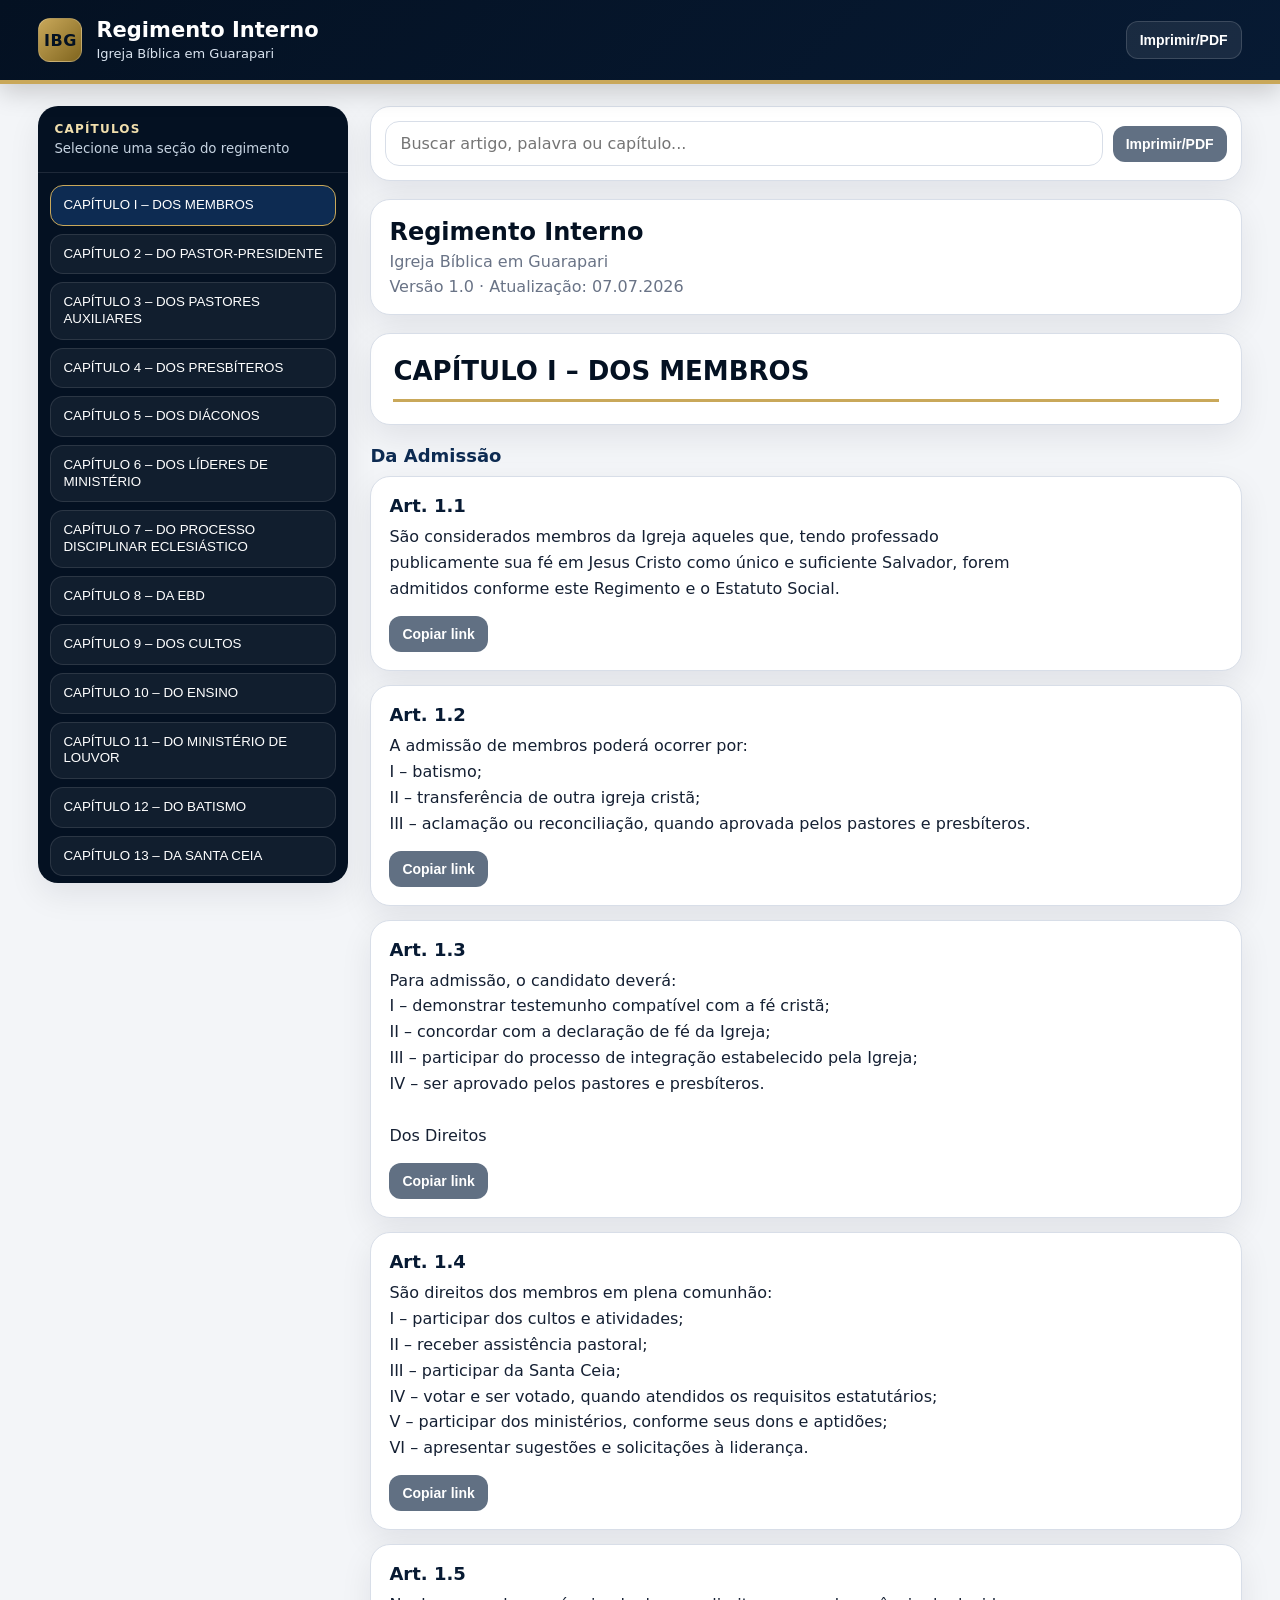
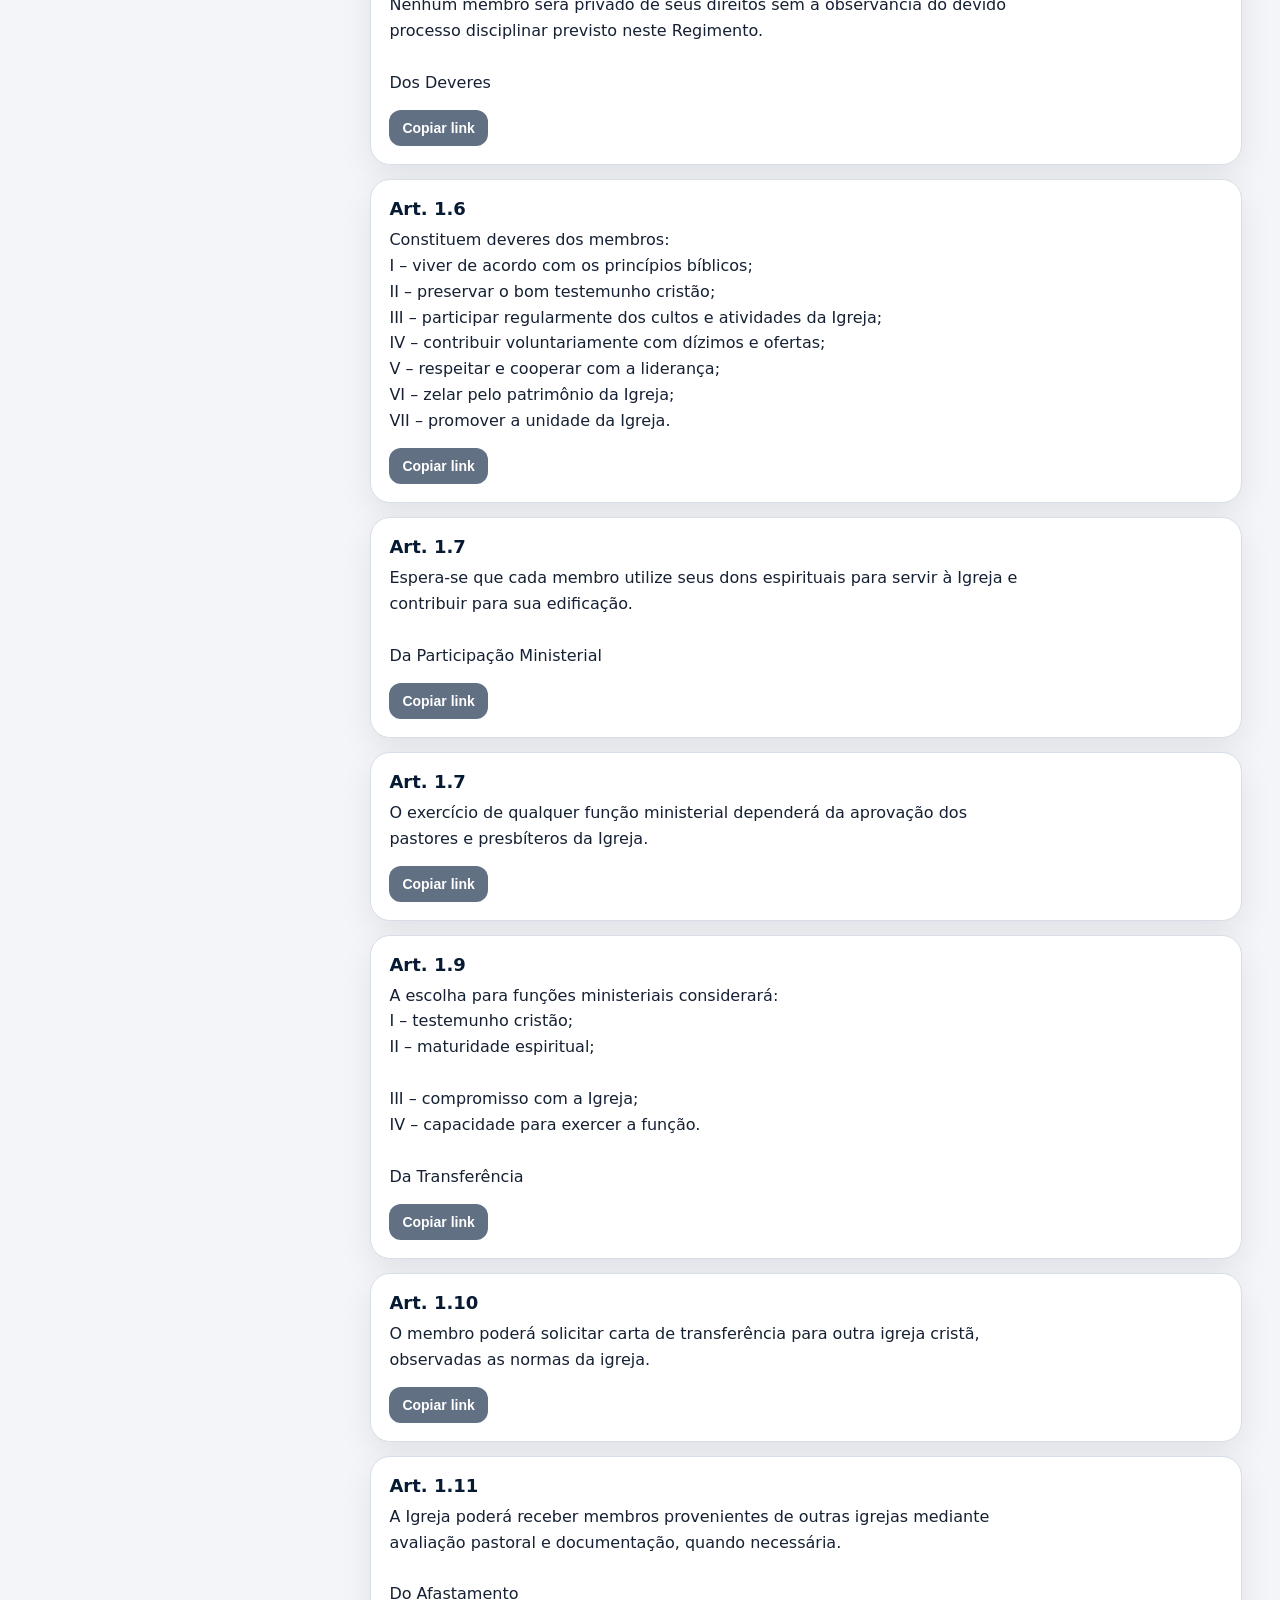
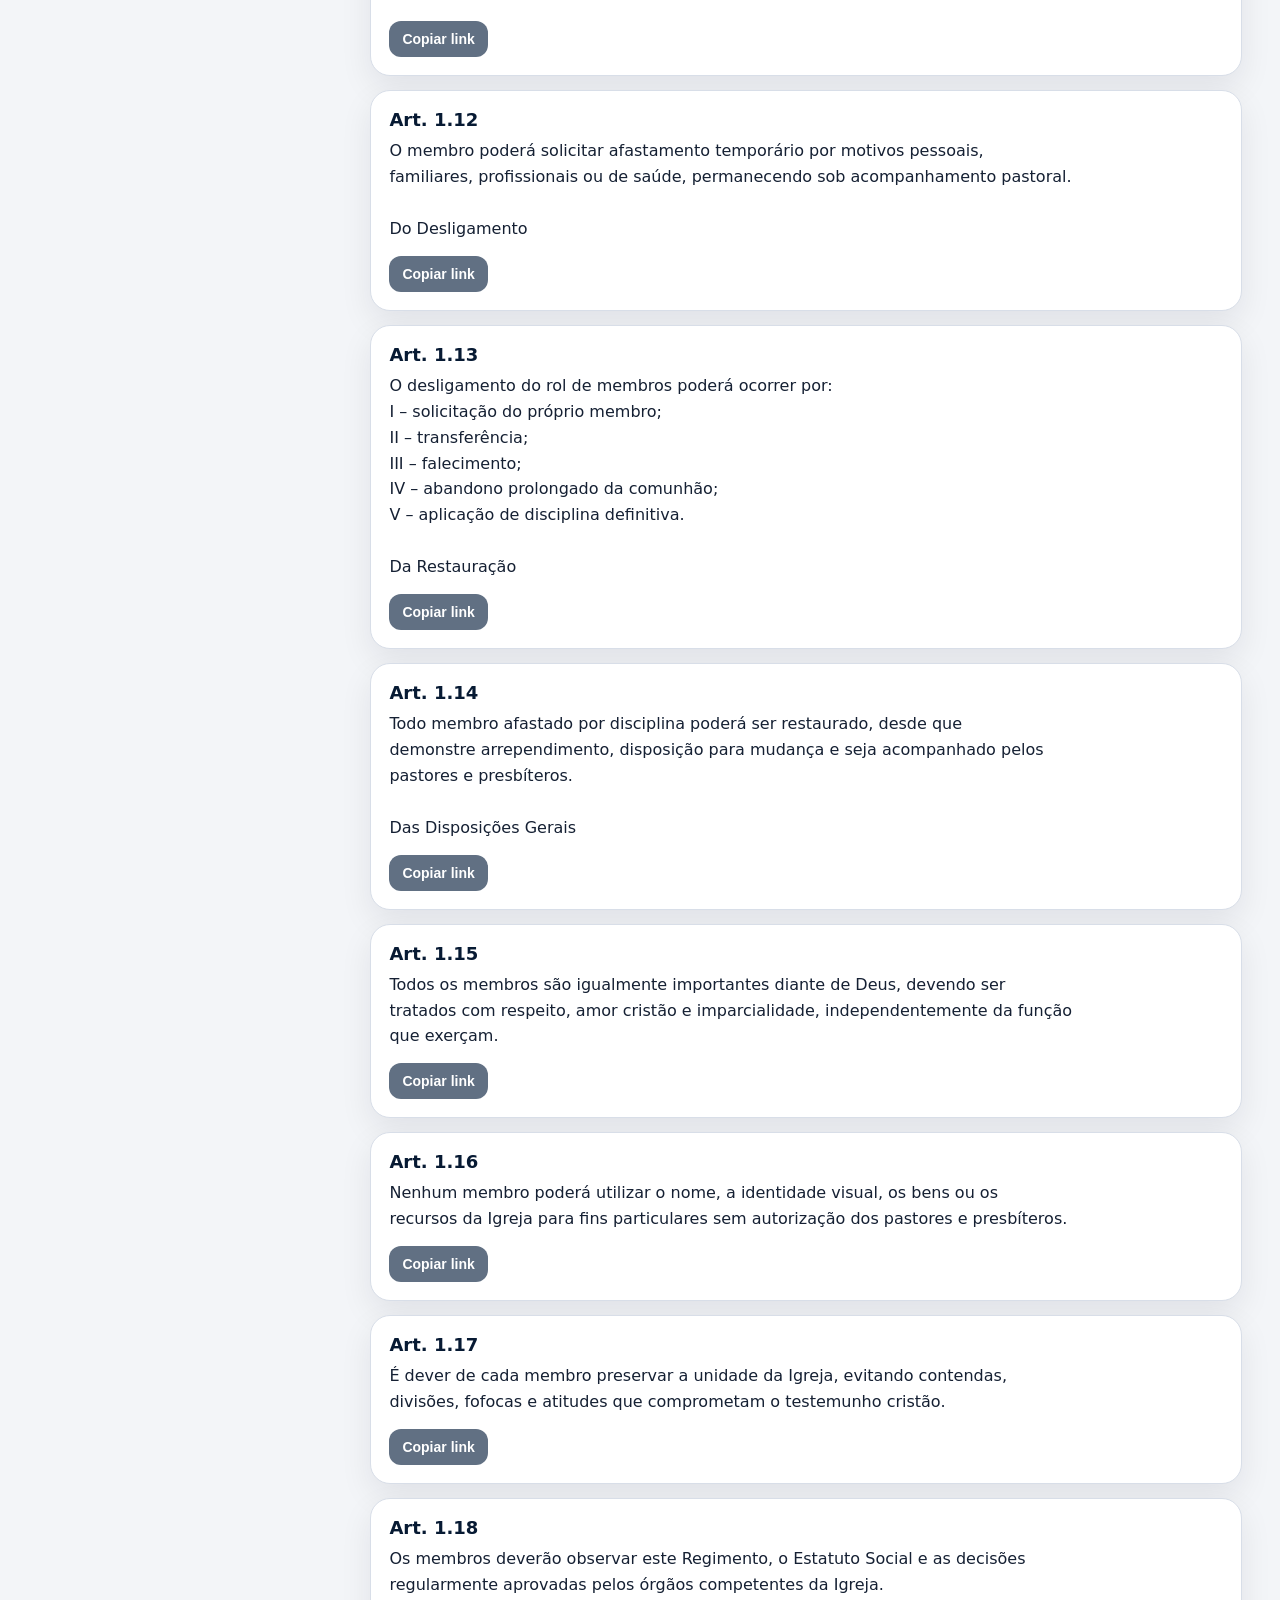
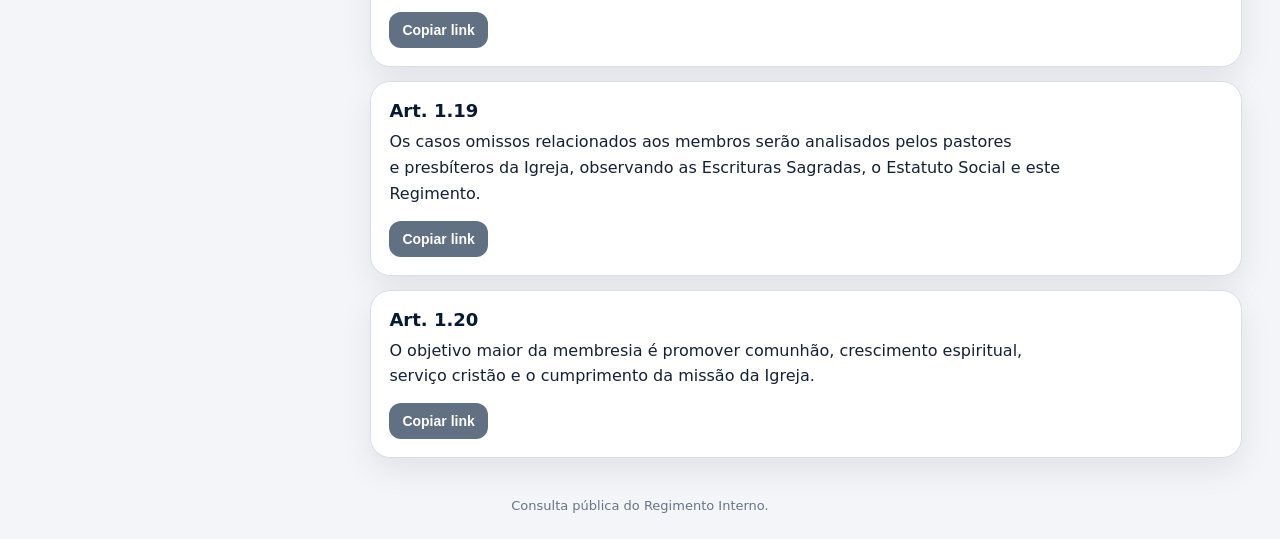
==== index.html @ 9f3fc02a "Add files via upload" ====
<!doctype html>
<html lang="pt-BR">
<head>
  <meta charset="utf-8">
  <meta name="viewport" content="width=device-width,initial-scale=1">
  <title>Regimento Interno - Igreja Bíblica em Guarapari</title>
  <link rel="stylesheet" href="style.css">
</head>
<body data-mode="public">
  <header class="app-header">
    <div class="header-inner">
      <div class="brand">
        <div class="logo-mark">IBG</div>
        <div>
          <h1>Regimento Interno</h1>
          <p>Igreja Bíblica em Guarapari</p>
        </div>
      </div>
      <div class="header-actions">
        <button class="btn ghost menu-toggle" onclick="openSidebar()">☰ Capítulos</button>
        <button class="btn ghost hide-mobile" onclick="window.print()">Imprimir/PDF</button>
      </div>
    </div>
  </header>

  <div id="sidebarBackdrop" class="sidebar-backdrop" onclick="closeSidebar()"></div>

  <div class="app">
    <aside id="sidebar" class="sidebar">
      <div class="sidebar-head">
        <div class="sidebar-title">Capítulos</div>
        <small>Selecione uma seção do regimento</small>
      </div>
      <nav id="chapterMenu" class="chapter-nav"></nav>
    </aside>

    <main class="content">
      <div class="toolbar">
        <div class="search">
          <input id="searchInput" placeholder="Buscar artigo, palavra ou capítulo..." oninput="render()">
        </div>
        <button class="btn light" onclick="window.print()">Imprimir/PDF</button>
      </div>
      <div id="content"></div>
    </main>
  </div>

  <footer class="footer">Consulta pública do Regimento Interno.</footer>
  <div id="toast" class="toast"></div>
  <script src="app.js"></script>
</body>
</html>
---- style.css ----
:root{
  --navy:#041122;
  --navy-2:#071a33;
  --navy-3:#0d2b52;
  --gold:#c9a85a;
  --gold-2:#f1dfad;
  --bg:#f3f5f8;
  --card:#ffffff;
  --text:#152033;
  --muted:#697386;
  --border:#d8dee8;
  --danger:#9b2c2c;
  --success:#206a45;
  --shadow:0 12px 32px rgba(4,17,34,.08);
}
*{box-sizing:border-box}
html{scroll-behavior:smooth}
body{
  margin:0;
  font-family:Inter,system-ui,-apple-system,BlinkMacSystemFont,"Segoe UI",Arial,sans-serif;
  background:var(--bg);
  color:var(--text);
}
body.no-scroll{overflow:hidden}
a{color:inherit}
.app-header{
  position:sticky;
  top:0;
  z-index:20;
  background:linear-gradient(135deg,var(--navy),var(--navy-2));
  color:white;
  border-bottom:4px solid var(--gold);
  box-shadow:0 8px 24px rgba(0,0,0,.18);
}
.header-inner{
  width:min(1240px,94%);
  margin:auto;
  padding:18px 0;
  display:flex;
  align-items:center;
  justify-content:space-between;
  gap:16px;
}
.brand{
  display:flex;
  align-items:center;
  gap:14px;
}
.logo-mark{
  width:44px;
  height:44px;
  border-radius:12px;
  border:1px solid rgba(255,255,255,.2);
  background:linear-gradient(135deg,var(--gold),#80651e);
  display:flex;
  align-items:center;
  justify-content:center;
  color:var(--navy);
  font-weight:900;
  letter-spacing:.5px;
}
.brand h1{margin:0;font-size:21px;line-height:1.1}
.brand p{margin:4px 0 0;color:#d9e3ef;font-size:13px}
.header-actions{display:flex;align-items:center;gap:8px;flex-wrap:wrap}
.btn{
  border:0;
  background:var(--navy-3);
  color:white;
  padding:10px 13px;
  border-radius:12px;
  font-weight:700;
  cursor:pointer;
  text-decoration:none;
  display:inline-flex;
  align-items:center;
  gap:8px;
  font-size:14px;
}
.btn:hover{filter:brightness(1.12)}
.btn.gold{background:#8a6a1f}
.btn.light{background:#617083}
.btn.danger{background:var(--danger)}
.btn.success{background:var(--success)}
.btn.ghost{background:rgba(255,255,255,.08);border:1px solid rgba(255,255,255,.15)}
.menu-toggle{display:none}
.app{
  width:min(1240px,94%);
  margin:22px auto;
  display:grid;
  grid-template-columns:310px 1fr;
  gap:22px;
}
.sidebar{
  position:sticky;
  top:96px;
  align-self:start;
  background:var(--navy);
  color:white;
  border-radius:20px;
  overflow:hidden;
  box-shadow:var(--shadow);
}
.sidebar-head{
  padding:16px;
  border-bottom:1px solid rgba(255,255,255,.1);
}
.sidebar-title{
  font-size:12px;
  letter-spacing:1.2px;
  text-transform:uppercase;
  color:var(--gold-2);
  font-weight:900;
}
.sidebar small{display:block;color:#c6d3e1;margin-top:5px}
.chapter-nav{
  padding:12px;
  max-height:calc(100vh - 190px);
  overflow:auto;
}
.nav-btn{
  width:100%;
  border:1px solid rgba(255,255,255,.11);
  background:rgba(255,255,255,.055);
  color:white;
  text-align:left;
  padding:11px 12px;
  border-radius:13px;
  margin-bottom:8px;
  cursor:pointer;
  line-height:1.25;
}
.nav-btn:hover,.nav-btn.active{
  background:var(--navy-3);
  border-color:var(--gold);
}
.content{min-width:0}
.toolbar{
  background:var(--card);
  border:1px solid var(--border);
  border-radius:20px;
  padding:14px;
  box-shadow:var(--shadow);
  margin-bottom:18px;
  display:flex;
  flex-wrap:wrap;
  gap:10px;
  align-items:center;
}
.search{
  flex:1;
  min-width:240px;
  position:relative;
}
.search input{
  width:100%;
  border:1px solid var(--border);
  border-radius:14px;
  padding:12px 14px;
  font-size:16px;
  outline:none;
}
.search input:focus{border-color:var(--navy-3);box-shadow:0 0 0 4px rgba(13,43,82,.08)}
.meta-card,.chapter-card,.article-card,.notice-card{
  background:var(--card);
  border:1px solid var(--border);
  border-radius:20px;
  box-shadow:var(--shadow);
}
.meta-card{
  padding:18px;
  margin-bottom:18px;
  display:flex;
  justify-content:space-between;
  gap:16px;
  align-items:flex-start;
}
.meta-card h2{margin:0;color:var(--navy);font-size:24px}
.meta-card p{margin:6px 0 0;color:var(--muted)}
.chapter-card{
  padding:22px;
  margin-bottom:16px;
}
.chapter-card h2{
  margin:0;
  color:var(--navy);
  font-size:26px;
  line-height:1.2;
  padding-bottom:12px;
  border-bottom:3px solid var(--gold);
}
.chapter-actions,.article-actions{display:flex;gap:8px;flex-wrap:wrap;margin-top:14px}
.section-title{
  margin:20px 0 10px;
  color:var(--navy-3);
  font-weight:900;
  font-size:18px;
}
.article-card{
  padding:18px;
  margin-bottom:14px;
  scroll-margin-top:120px;
}
.article-card h3{
  margin:0 0 8px;
  color:var(--navy-2);
  font-size:18px;
}
.article-card p{
  margin:0;
  line-height:1.62;
  white-space:pre-wrap;
  font-size:16px;
}
.article-number-link{
  text-decoration:none;
}
.article-number-link:hover{text-decoration:underline}
.empty{
  padding:28px;
  text-align:center;
  color:var(--muted);
}
.admin-only{display:none}
.editor-mode .admin-only{display:flex}
.form-row{margin-bottom:14px}
label{display:block;margin-bottom:6px;font-weight:800;color:var(--navy)}
input,textarea,select{
  width:100%;
  border:1px solid var(--border);
  border-radius:12px;
  padding:11px;
  font:inherit;
  outline:none;
}
textarea{min-height:165px;resize:vertical}
input:focus,textarea:focus,select:focus{border-color:var(--navy-3);box-shadow:0 0 0 4px rgba(13,43,82,.08)}
.modal{
  position:fixed;
  inset:0;
  display:none;
  align-items:center;
  justify-content:center;
  background:rgba(0,0,0,.58);
  z-index:50;
  padding:18px;
}
.modal.open{display:flex}
.modal-box{
  width:min(780px,100%);
  max-height:90vh;
  overflow:auto;
  background:white;
  border-radius:22px;
  padding:22px;
  box-shadow:0 30px 90px rgba(0,0,0,.35);
}
.modal-box h2{margin:0 0 16px;color:var(--navy)}
.footer{
  width:min(1240px,94%);
  margin:26px auto;
  color:var(--muted);
  font-size:13px;
  text-align:center;
}
.toast{
  position:fixed;
  right:18px;
  bottom:18px;
  background:var(--navy);
  color:white;
  padding:13px 16px;
  border-radius:14px;
  box-shadow:var(--shadow);
  display:none;
  z-index:80;
}
.toast.show{display:block}
@media(max-width:900px){
  .header-inner{padding:14px 0}
  .brand h1{font-size:18px}
  .header-actions .hide-mobile{display:none}
  .menu-toggle{display:inline-flex}
  .app{display:block;margin-top:14px}
  .sidebar{
    position:fixed;
    inset:0 auto 0 0;
    width:min(86vw,340px);
    border-radius:0;
    transform:translateX(-105%);
    transition:.25s ease;
    z-index:40;
    top:0;
  }
  .sidebar.open{transform:translateX(0)}
  .chapter-nav{max-height:calc(100vh - 78px)}
  .sidebar-backdrop{
    display:none;
    position:fixed;
    inset:0;
    background:rgba(0,0,0,.45);
    z-index:35;
  }
  .sidebar-backdrop.open{display:block}
  .toolbar{position:sticky;top:83px;z-index:15}
  .search{min-width:100%}
  .meta-card{display:block}
  .chapter-card h2{font-size:22px}
  .article-card p{font-size:16.5px}
}
@media(max-width:520px){
  .header-inner{width:92%}
  .brand{gap:10px}
  .logo-mark{width:38px;height:38px;border-radius:10px}
  .header-actions{justify-content:flex-end}
  .btn{padding:9px 11px;font-size:13px}
  .app{width:92%}
  .toolbar{border-radius:16px}
  .chapter-card,.article-card,.meta-card{border-radius:16px}
}
@media print{
  .app-header,.sidebar,.toolbar,.chapter-actions,.article-actions,.footer,.toast{display:none!important}
  body{background:white;color:black}
  .app{display:block;width:100%;margin:0}
  .chapter-card,.article-card,.meta-card{box-shadow:none;border:0;border-radius:0}
  .article-card{page-break-inside:avoid}
  .chapter-card h2{color:black;border-bottom:2px solid #000}
}
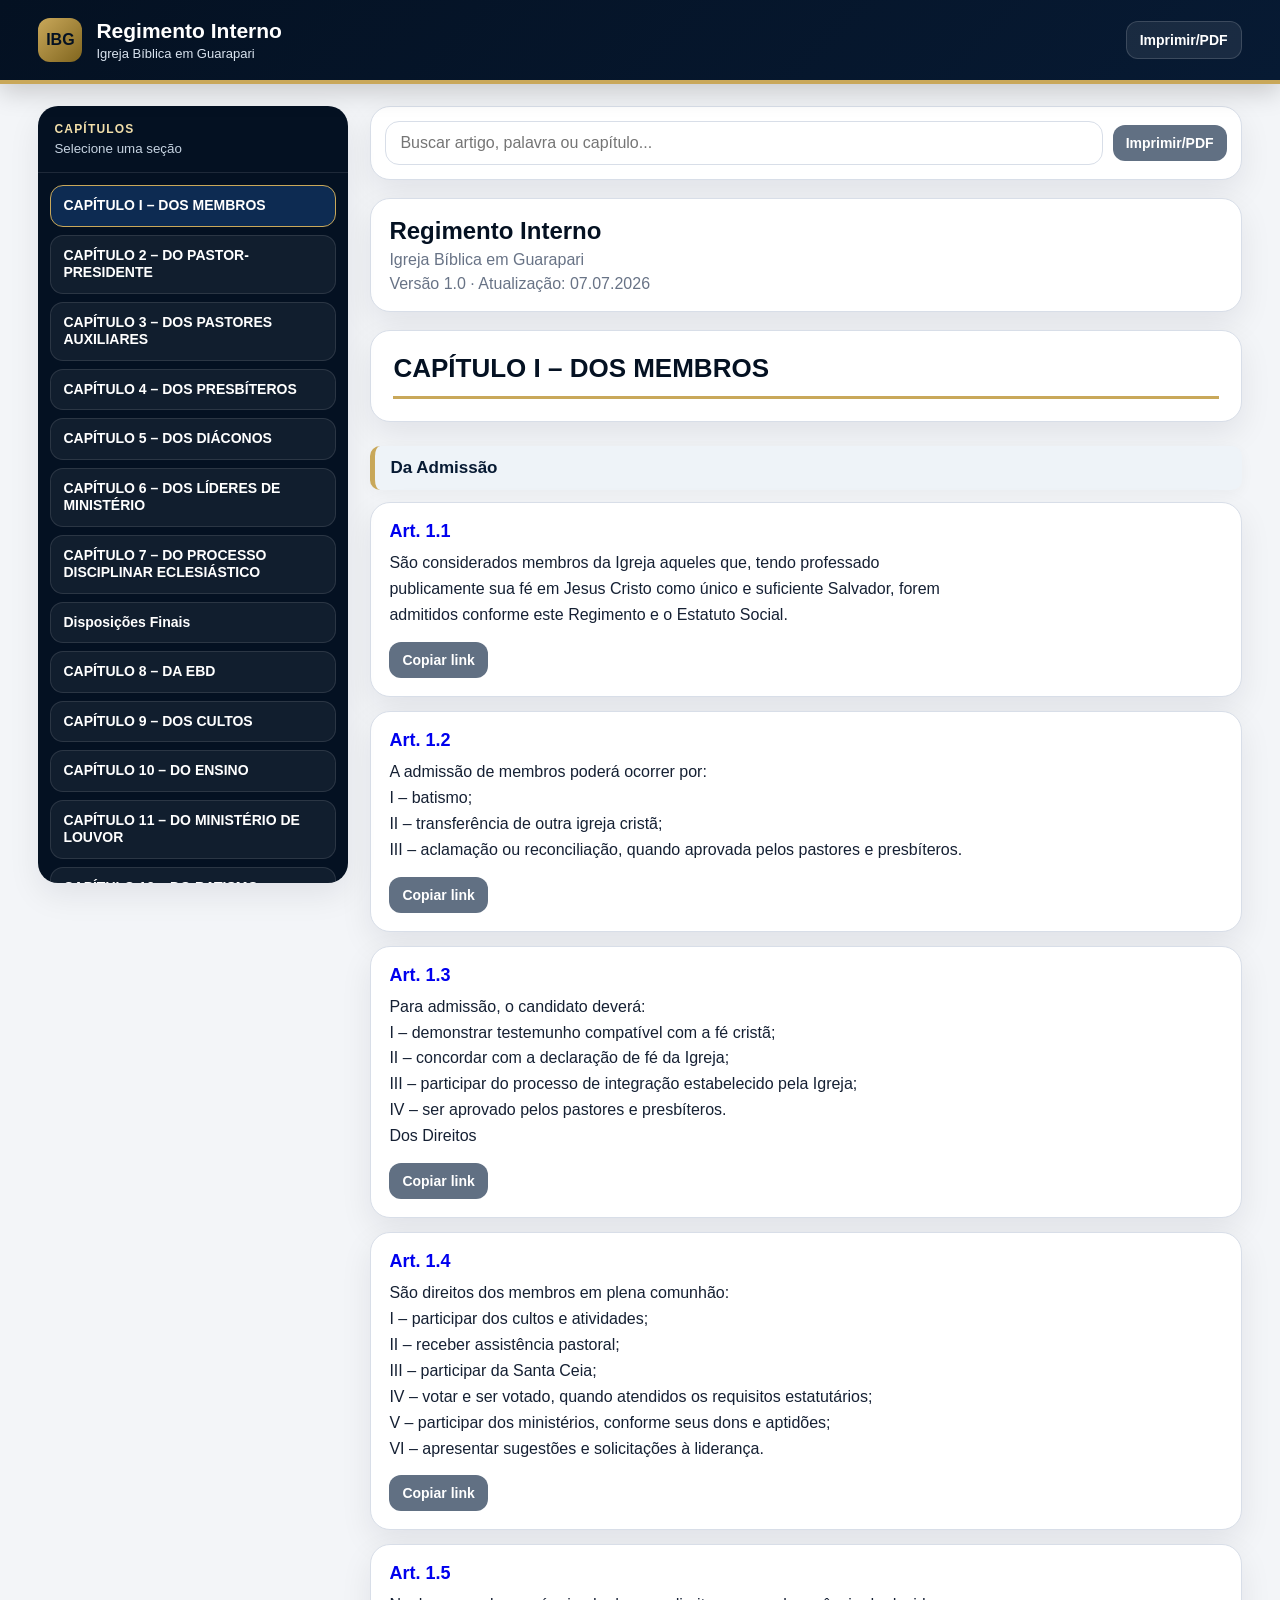
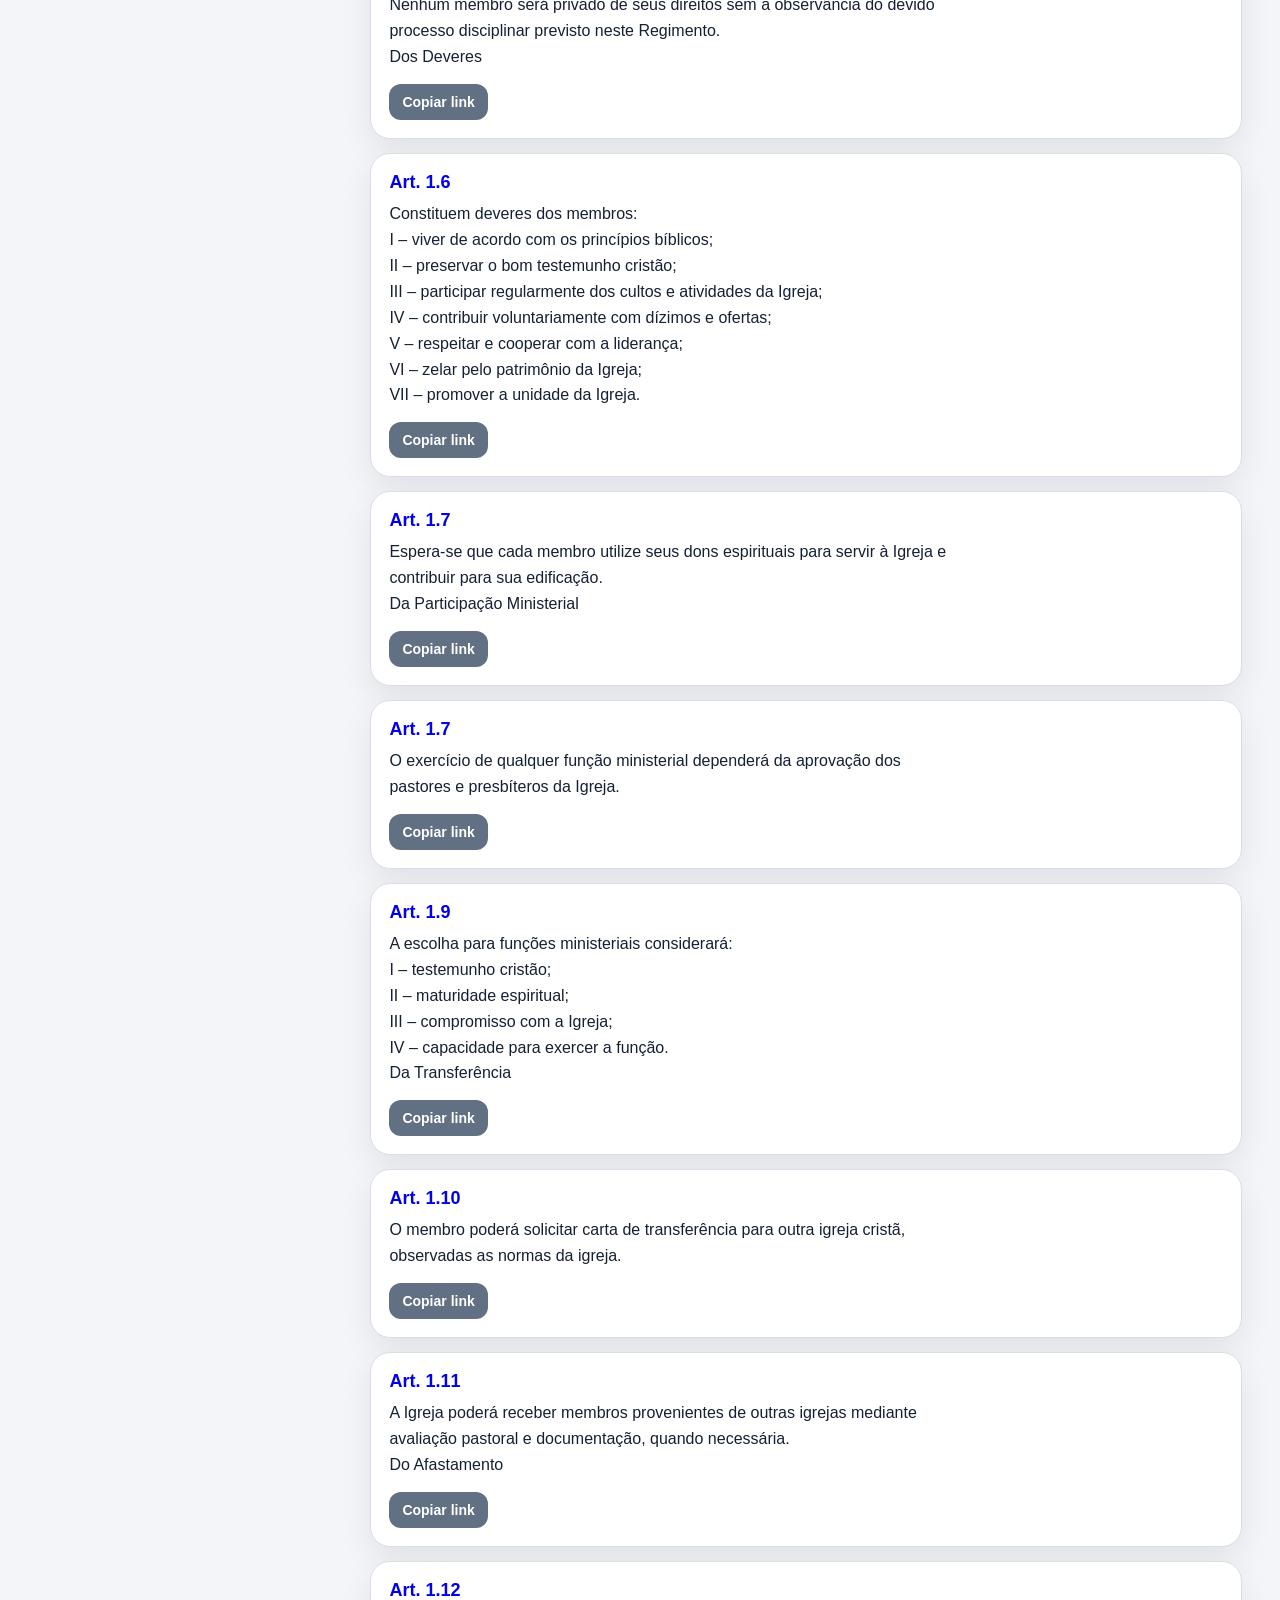
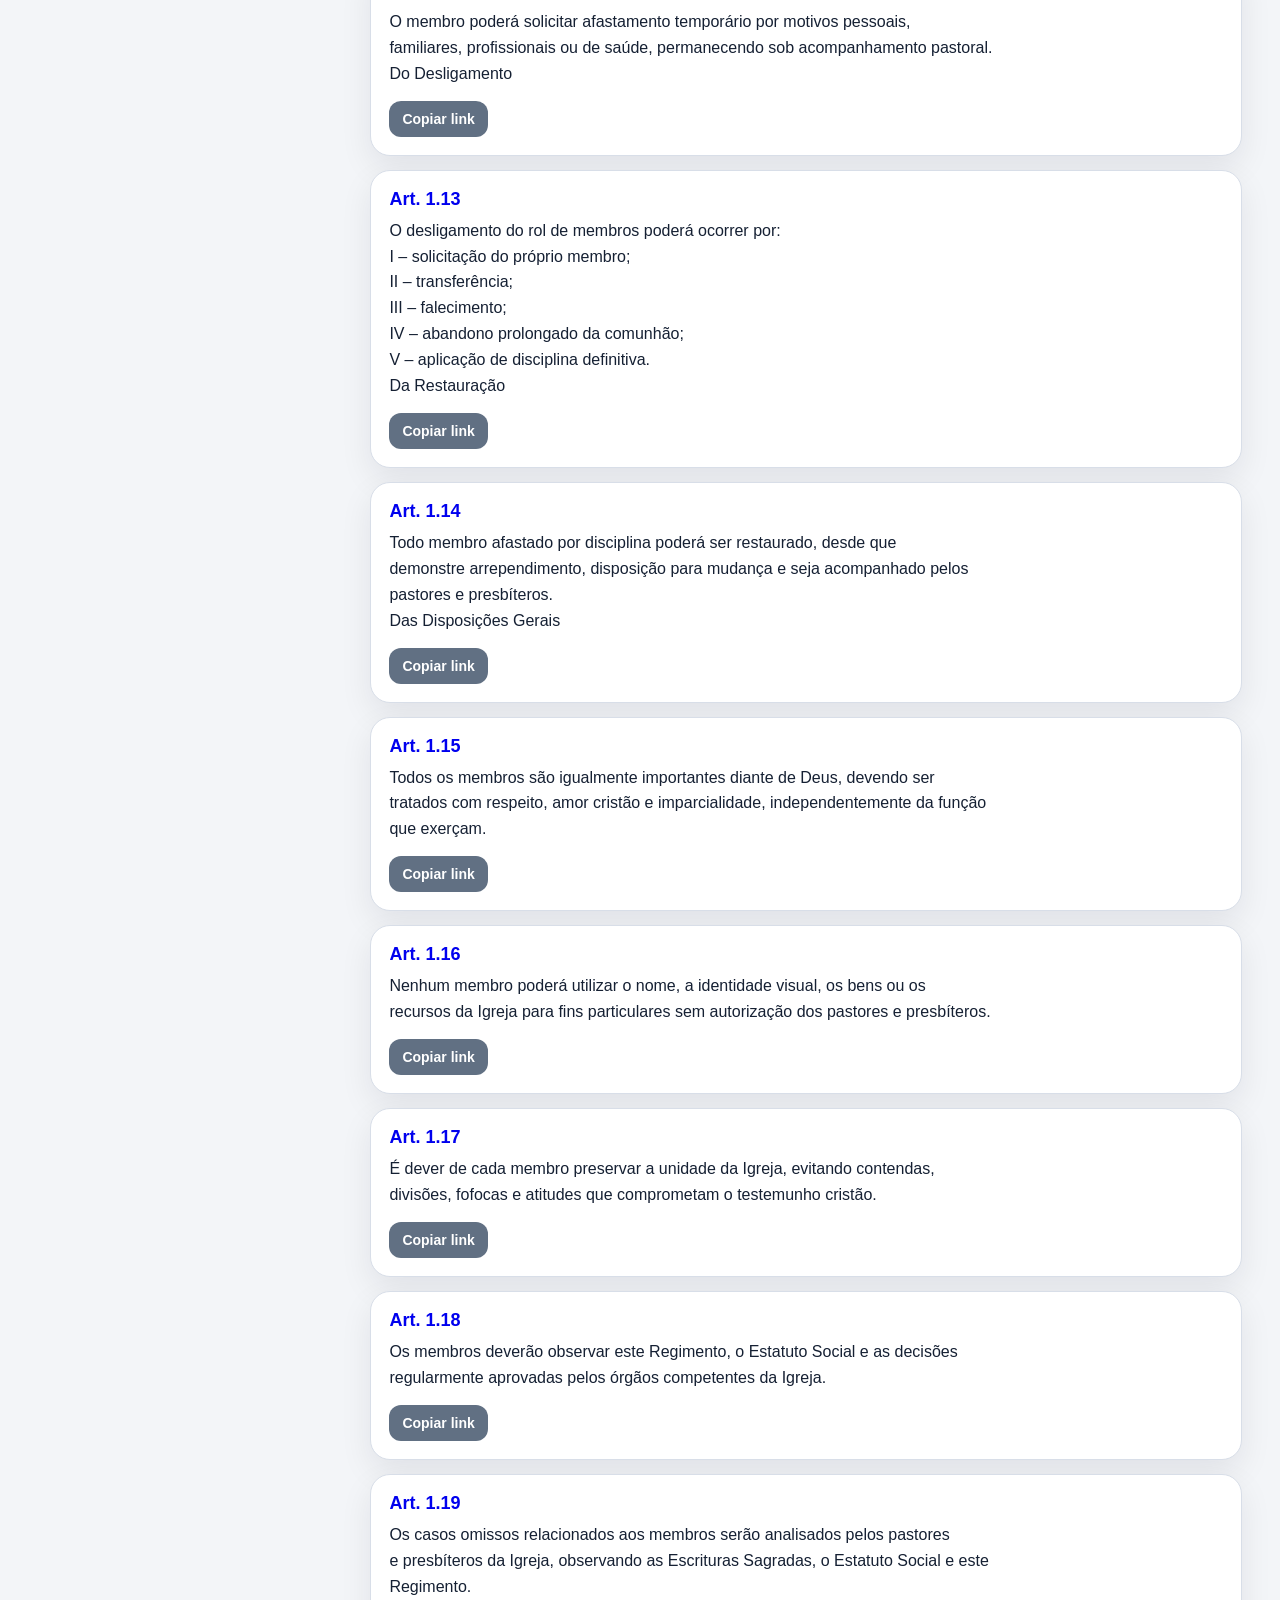
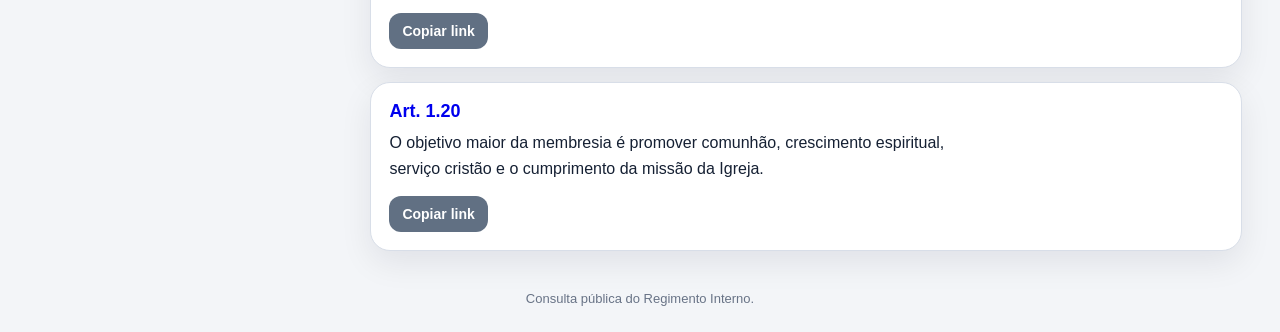
==== commit a6166868: "Add files via upload" ====
--- a/index.html
+++ b/index.html
@@ -3,50 +3,23 @@
 <head>
   <meta charset="utf-8">
   <meta name="viewport" content="width=device-width,initial-scale=1">
-  <title>Regimento Interno - Igreja Bíblica em Guarapari</title>
+  <title>Regimento Interno - IBG</title>
   <link rel="stylesheet" href="style.css">
 </head>
 <body data-mode="public">
-  <header class="app-header">
-    <div class="header-inner">
-      <div class="brand">
-        <div class="logo-mark">IBG</div>
-        <div>
-          <h1>Regimento Interno</h1>
-          <p>Igreja Bíblica em Guarapari</p>
-        </div>
-      </div>
-      <div class="header-actions">
-        <button class="btn ghost menu-toggle" onclick="openSidebar()">☰ Capítulos</button>
-        <button class="btn ghost hide-mobile" onclick="window.print()">Imprimir/PDF</button>
-      </div>
-    </div>
-  </header>
-
-  <div id="sidebarBackdrop" class="sidebar-backdrop" onclick="closeSidebar()"></div>
-
-  <div class="app">
-    <aside id="sidebar" class="sidebar">
-      <div class="sidebar-head">
-        <div class="sidebar-title">Capítulos</div>
-        <small>Selecione uma seção do regimento</small>
-      </div>
-      <nav id="chapterMenu" class="chapter-nav"></nav>
-    </aside>
-
-    <main class="content">
-      <div class="toolbar">
-        <div class="search">
-          <input id="searchInput" placeholder="Buscar artigo, palavra ou capítulo..." oninput="render()">
-        </div>
-        <button class="btn light" onclick="window.print()">Imprimir/PDF</button>
-      </div>
-      <div id="content"></div>
-    </main>
+<header>
+  <div class="header-inner">
+    <div class="brand"><div class="logo">IBG</div><div><h1>Regimento Interno</h1><p>Igreja Bíblica em Guarapari</p></div></div>
+    <div class="actions"><button class="ghost menu-toggle" onclick="openSidebar()">☰ Capítulos</button><button class="ghost hide-mobile" onclick="window.print()">Imprimir/PDF</button></div>
   </div>
-
-  <footer class="footer">Consulta pública do Regimento Interno.</footer>
-  <div id="toast" class="toast"></div>
-  <script src="app.js"></script>
+</header>
+<div id="sidebarBackdrop" class="sidebar-backdrop" onclick="closeSidebar()"></div>
+<div class="app">
+  <aside id="sidebar" class="sidebar"><div class="sidebar-head"><div class="sidebar-title">Capítulos</div><small>Selecione uma seção</small></div><nav id="chapterMenu" class="chapter-nav"></nav></aside>
+  <main class="content"><div class="toolbar"><div class="search"><input id="searchInput" placeholder="Buscar artigo, palavra ou capítulo..." oninput="render()"></div><button class="light" onclick="window.print()">Imprimir/PDF</button></div><div id="content"></div></main>
+</div>
+<footer class="footer">Consulta pública do Regimento Interno.</footer>
+<div id="toast" class="toast"></div>
+<script src="app.js"></script>
 </body>
 </html>
--- a/style.css
+++ b/style.css
@@ -1,328 +1,80 @@
 
 :root{
-  --navy:#041122;
-  --navy-2:#071a33;
-  --navy-3:#0d2b52;
-  --gold:#c9a85a;
-  --gold-2:#f1dfad;
-  --bg:#f3f5f8;
-  --card:#ffffff;
-  --text:#152033;
-  --muted:#697386;
-  --border:#d8dee8;
-  --danger:#9b2c2c;
-  --success:#206a45;
+  --navy:#041122; --navy2:#071a33; --navy3:#0d2b52;
+  --gold:#c9a85a; --gold2:#f2dfaa;
+  --bg:#f3f5f8; --card:#fff; --text:#152033; --muted:#687386;
+  --border:#d8dee8; --danger:#9b2c2c; --success:#206a45;
+  --section-bg:#eef3f8;
   --shadow:0 12px 32px rgba(4,17,34,.08);
 }
 *{box-sizing:border-box}
 html{scroll-behavior:smooth}
-body{
-  margin:0;
-  font-family:Inter,system-ui,-apple-system,BlinkMacSystemFont,"Segoe UI",Arial,sans-serif;
-  background:var(--bg);
-  color:var(--text);
+body{margin:0;font-family:Arial,Helvetica,sans-serif;background:var(--bg);color:var(--text)}
+body.no-scroll{overflow:hidden}
+header{
+  position:sticky;top:0;z-index:20;
+  background:linear-gradient(135deg,var(--navy),var(--navy2));
+  color:white;border-bottom:4px solid var(--gold);
+  box-shadow:0 8px 24px rgba(0,0,0,.18)
 }
-body.no-scroll{overflow:hidden}
-a{color:inherit}
-.app-header{
-  position:sticky;
-  top:0;
-  z-index:20;
-  background:linear-gradient(135deg,var(--navy),var(--navy-2));
-  color:white;
-  border-bottom:4px solid var(--gold);
-  box-shadow:0 8px 24px rgba(0,0,0,.18);
+.header-inner{width:min(1240px,94%);margin:auto;padding:18px 0;display:flex;align-items:center;justify-content:space-between;gap:16px}
+.brand{display:flex;align-items:center;gap:14px}
+.logo{width:44px;height:44px;border-radius:12px;background:linear-gradient(135deg,var(--gold),#80651e);display:flex;align-items:center;justify-content:center;color:var(--navy);font-weight:900}
+.brand h1{margin:0;font-size:21px;line-height:1.1}.brand p{margin:4px 0 0;color:#d9e3ef;font-size:13px}
+.actions{display:flex;gap:8px;flex-wrap:wrap}
+button,.btn{border:0;border-radius:12px;padding:10px 13px;background:var(--navy3);color:white;font-weight:bold;cursor:pointer;text-decoration:none;display:inline-flex;align-items:center;gap:7px;font-size:14px}
+button:hover,.btn:hover{filter:brightness(1.12)}.btn.gold,button.gold{background:#8a6a1f}.btn.light,button.light{background:#617083}.btn.danger,button.danger{background:var(--danger)}.btn.success,button.success{background:var(--success)}.btn.ghost,button.ghost{background:rgba(255,255,255,.08);border:1px solid rgba(255,255,255,.15)}
+.menu-toggle{display:none}
+.app{width:min(1240px,94%);margin:22px auto;display:grid;grid-template-columns:310px 1fr;gap:22px}
+.sidebar{position:sticky;top:96px;align-self:start;background:var(--navy);color:white;border-radius:20px;overflow:hidden;box-shadow:var(--shadow)}
+.sidebar-head{padding:16px;border-bottom:1px solid rgba(255,255,255,.1)}
+.sidebar-title{font-size:12px;letter-spacing:1.2px;text-transform:uppercase;color:var(--gold2);font-weight:900}.sidebar small{display:block;color:#c6d3e1;margin-top:5px}
+.chapter-nav{padding:12px;max-height:calc(100vh - 190px);overflow:auto}
+.nav-btn{width:100%;border:1px solid rgba(255,255,255,.11);background:rgba(255,255,255,.055);color:white;text-align:left;padding:11px 12px;border-radius:13px;margin-bottom:8px;cursor:pointer;line-height:1.25}
+.nav-btn:hover,.nav-btn.active{background:var(--navy3);border-color:var(--gold)}
+.content{min-width:0}
+.toolbar{background:var(--card);border:1px solid var(--border);border-radius:20px;padding:14px;box-shadow:var(--shadow);margin-bottom:18px;display:flex;flex-wrap:wrap;gap:10px;align-items:center}
+.search{flex:1;min-width:240px}.search input,input,textarea,select{width:100%;border:1px solid var(--border);border-radius:14px;padding:12px 14px;font-size:16px;outline:none;font-family:inherit}
+textarea{min-height:165px;resize:vertical}input:focus,textarea:focus,select:focus{border-color:var(--navy3);box-shadow:0 0 0 4px rgba(13,43,82,.08)}
+.meta-card,.chapter-card,.article-card,.notice-card{background:var(--card);border:1px solid var(--border);border-radius:20px;box-shadow:var(--shadow)}
+.meta-card{padding:18px;margin-bottom:18px;display:flex;justify-content:space-between;gap:16px;align-items:flex-start}
+.meta-card h2{margin:0;color:var(--navy);font-size:24px}.meta-card p{margin:6px 0 0;color:var(--muted)}
+.chapter-card{padding:22px;margin-bottom:16px}.chapter-card h2{margin:0;color:var(--navy);font-size:26px;line-height:1.2;padding-bottom:12px;border-bottom:3px solid var(--gold)}
+.chapter-actions,.article-actions{display:flex;gap:8px;flex-wrap:wrap;margin-top:14px}
+
+/* Seções internas dos capítulos */
+.section-title{
+  margin:24px 0 12px;
+  padding:11px 15px;
+  background:var(--section-bg);
+  border-left:5px solid var(--gold);
+  border-radius:10px;
+  color:var(--navy2);
+  font-weight:900;
+  font-size:17px;
+  line-height:1.3;
+  box-shadow:0 4px 14px rgba(4,17,34,.04);
 }
-.header-inner{
-  width:min(1240px,94%);
-  margin:auto;
-  padding:18px 0;
-  display:flex;
-  align-items:center;
-  justify-content:space-between;
-  gap:16px;
+
+.article-card{padding:18px;margin-bottom:14px;scroll-margin-top:120px}.article-card h3{margin:0 0 8px;color:var(--navy2);font-size:18px}.article-card p{margin:0;line-height:1.62;white-space:pre-wrap;font-size:16px}
+.article-number-link{text-decoration:none}.article-number-link:hover{text-decoration:underline}
+.empty{padding:28px;text-align:center;color:var(--muted)}
+.modal{position:fixed;inset:0;display:none;align-items:center;justify-content:center;background:rgba(0,0,0,.58);z-index:50;padding:18px}.modal.open{display:flex}
+.modal-box{width:min(780px,100%);max-height:90vh;overflow:auto;background:white;border-radius:22px;padding:22px;box-shadow:0 30px 90px rgba(0,0,0,.35)}.modal-box h2{margin:0 0 16px;color:var(--navy)}
+.form-row{margin-bottom:14px}label{display:block;margin-bottom:6px;font-weight:800;color:var(--navy)}
+.footer{width:min(1240px,94%);margin:26px auto;color:var(--muted);font-size:13px;text-align:center}.toast{position:fixed;right:18px;bottom:18px;background:var(--navy);color:white;padding:13px 16px;border-radius:14px;box-shadow:var(--shadow);display:none;z-index:80}.toast.show{display:block}
+@media(max-width:900px){
+  .brand h1{font-size:18px}.hide-mobile{display:none}.menu-toggle{display:inline-flex}.app{display:block;margin-top:14px}
+  .sidebar{position:fixed;inset:0 auto 0 0;width:min(86vw,340px);border-radius:0;transform:translateX(-105%);transition:.25s ease;z-index:40;top:0}.sidebar.open{transform:translateX(0)}
+  .sidebar-backdrop{display:none;position:fixed;inset:0;background:rgba(0,0,0,.45);z-index:35}.sidebar-backdrop.open{display:block}
+  .chapter-nav{max-height:calc(100vh - 78px)}.toolbar{position:sticky;top:83px;z-index:15}.search{min-width:100%}.meta-card{display:block}.chapter-card h2{font-size:22px}
+  .section-title{font-size:16px;padding:10px 13px;margin:20px 0 10px}
 }
-.brand{
-  display:flex;
-  align-items:center;
-  gap:14px;
+@media(max-width:520px){.header-inner{width:92%;padding:14px 0}.logo{width:38px;height:38px}.app{width:92%}.btn,button{padding:9px 11px;font-size:13px}.chapter-card,.article-card,.meta-card,.toolbar{border-radius:16px}}
+@media print{
+  header,.sidebar,.toolbar,.chapter-actions,.article-actions,.footer,.toast{display:none!important}
+  body{background:white;color:black}.app{display:block;width:100%;margin:0}
+  .chapter-card,.article-card,.meta-card{box-shadow:none;border:0;border-radius:0}
+  .section-title{background:#f1f1f1;color:black;border-left:4px solid #000;box-shadow:none}
+  .article-card{page-break-inside:avoid}.chapter-card h2{color:black;border-bottom:2px solid #000}
 }
-.logo-mark{
-  width:44px;
-  height:44px;
-  border-radius:12px;
-  border:1px solid rgba(255,255,255,.2);
-  background:linear-gradient(135deg,var(--gold),#80651e);
-  display:flex;
-  align-items:center;
-  justify-content:center;
-  color:var(--navy);
-  font-weight:900;
-  letter-spacing:.5px;
-}
-.brand h1{margin:0;font-size:21px;line-height:1.1}
-.brand p{margin:4px 0 0;color:#d9e3ef;font-size:13px}
-.header-actions{display:flex;align-items:center;gap:8px;flex-wrap:wrap}
-.btn{
-  border:0;
-  background:var(--navy-3);
-  color:white;
-  padding:10px 13px;
-  border-radius:12px;
-  font-weight:700;
-  cursor:pointer;
-  text-decoration:none;
-  display:inline-flex;
-  align-items:center;
-  gap:8px;
-  font-size:14px;
-}
-.btn:hover{filter:brightness(1.12)}
-.btn.gold{background:#8a6a1f}
-.btn.light{background:#617083}
-.btn.danger{background:var(--danger)}
-.btn.success{background:var(--success)}
-.btn.ghost{background:rgba(255,255,255,.08);border:1px solid rgba(255,255,255,.15)}
-.menu-toggle{display:none}
-.app{
-  width:min(1240px,94%);
-  margin:22px auto;
-  display:grid;
-  grid-template-columns:310px 1fr;
-  gap:22px;
-}
-.sidebar{
-  position:sticky;
-  top:96px;
-  align-self:start;
-  background:var(--navy);
-  color:white;
-  border-radius:20px;
-  overflow:hidden;
-  box-shadow:var(--shadow);
-}
-.sidebar-head{
-  padding:16px;
-  border-bottom:1px solid rgba(255,255,255,.1);
-}
-.sidebar-title{
-  font-size:12px;
-  letter-spacing:1.2px;
-  text-transform:uppercase;
-  color:var(--gold-2);
-  font-weight:900;
-}
-.sidebar small{display:block;color:#c6d3e1;margin-top:5px}
-.chapter-nav{
-  padding:12px;
-  max-height:calc(100vh - 190px);
-  overflow:auto;
-}
-.nav-btn{
-  width:100%;
-  border:1px solid rgba(255,255,255,.11);
-  background:rgba(255,255,255,.055);
-  color:white;
-  text-align:left;
-  padding:11px 12px;
-  border-radius:13px;
-  margin-bottom:8px;
-  cursor:pointer;
-  line-height:1.25;
-}
-.nav-btn:hover,.nav-btn.active{
-  background:var(--navy-3);
-  border-color:var(--gold);
-}
-.content{min-width:0}
-.toolbar{
-  background:var(--card);
-  border:1px solid var(--border);
-  border-radius:20px;
-  padding:14px;
-  box-shadow:var(--shadow);
-  margin-bottom:18px;
-  display:flex;
-  flex-wrap:wrap;
-  gap:10px;
-  align-items:center;
-}
-.search{
-  flex:1;
-  min-width:240px;
-  position:relative;
-}
-.search input{
-  width:100%;
-  border:1px solid var(--border);
-  border-radius:14px;
-  padding:12px 14px;
-  font-size:16px;
-  outline:none;
-}
-.search input:focus{border-color:var(--navy-3);box-shadow:0 0 0 4px rgba(13,43,82,.08)}
-.meta-card,.chapter-card,.article-card,.notice-card{
-  background:var(--card);
-  border:1px solid var(--border);
-  border-radius:20px;
-  box-shadow:var(--shadow);
-}
-.meta-card{
-  padding:18px;
-  margin-bottom:18px;
-  display:flex;
-  justify-content:space-between;
-  gap:16px;
-  align-items:flex-start;
-}
-.meta-card h2{margin:0;color:var(--navy);font-size:24px}
-.meta-card p{margin:6px 0 0;color:var(--muted)}
-.chapter-card{
-  padding:22px;
-  margin-bottom:16px;
-}
-.chapter-card h2{
-  margin:0;
-  color:var(--navy);
-  font-size:26px;
-  line-height:1.2;
-  padding-bottom:12px;
-  border-bottom:3px solid var(--gold);
-}
-.chapter-actions,.article-actions{display:flex;gap:8px;flex-wrap:wrap;margin-top:14px}
-.section-title{
-  margin:20px 0 10px;
-  color:var(--navy-3);
-  font-weight:900;
-  font-size:18px;
-}
-.article-card{
-  padding:18px;
-  margin-bottom:14px;
-  scroll-margin-top:120px;
-}
-.article-card h3{
-  margin:0 0 8px;
-  color:var(--navy-2);
-  font-size:18px;
-}
-.article-card p{
-  margin:0;
-  line-height:1.62;
-  white-space:pre-wrap;
-  font-size:16px;
-}
-.article-number-link{
-  text-decoration:none;
-}
-.article-number-link:hover{text-decoration:underline}
-.empty{
-  padding:28px;
-  text-align:center;
-  color:var(--muted);
-}
-.admin-only{display:none}
-.editor-mode .admin-only{display:flex}
-.form-row{margin-bottom:14px}
-label{display:block;margin-bottom:6px;font-weight:800;color:var(--navy)}
-input,textarea,select{
-  width:100%;
-  border:1px solid var(--border);
-  border-radius:12px;
-  padding:11px;
-  font:inherit;
-  outline:none;
-}
-textarea{min-height:165px;resize:vertical}
-input:focus,textarea:focus,select:focus{border-color:var(--navy-3);box-shadow:0 0 0 4px rgba(13,43,82,.08)}
-.modal{
-  position:fixed;
-  inset:0;
-  display:none;
-  align-items:center;
-  justify-content:center;
-  background:rgba(0,0,0,.58);
-  z-index:50;
-  padding:18px;
-}
-.modal.open{display:flex}
-.modal-box{
-  width:min(780px,100%);
-  max-height:90vh;
-  overflow:auto;
-  background:white;
-  border-radius:22px;
-  padding:22px;
-  box-shadow:0 30px 90px rgba(0,0,0,.35);
-}
-.modal-box h2{margin:0 0 16px;color:var(--navy)}
-.footer{
-  width:min(1240px,94%);
-  margin:26px auto;
-  color:var(--muted);
-  font-size:13px;
-  text-align:center;
-}
-.toast{
-  position:fixed;
-  right:18px;
-  bottom:18px;
-  background:var(--navy);
-  color:white;
-  padding:13px 16px;
-  border-radius:14px;
-  box-shadow:var(--shadow);
-  display:none;
-  z-index:80;
-}
-.toast.show{display:block}
-@media(max-width:900px){
-  .header-inner{padding:14px 0}
-  .brand h1{font-size:18px}
-  .header-actions .hide-mobile{display:none}
-  .menu-toggle{display:inline-flex}
-  .app{display:block;margin-top:14px}
-  .sidebar{
-    position:fixed;
-    inset:0 auto 0 0;
-    width:min(86vw,340px);
-    border-radius:0;
-    transform:translateX(-105%);
-    transition:.25s ease;
-    z-index:40;
-    top:0;
-  }
-  .sidebar.open{transform:translateX(0)}
-  .chapter-nav{max-height:calc(100vh - 78px)}
-  .sidebar-backdrop{
-    display:none;
-    position:fixed;
-    inset:0;
-    background:rgba(0,0,0,.45);
-    z-index:35;
-  }
-  .sidebar-backdrop.open{display:block}
-  .toolbar{position:sticky;top:83px;z-index:15}
-  .search{min-width:100%}
-  .meta-card{display:block}
-  .chapter-card h2{font-size:22px}
-  .article-card p{font-size:16.5px}
-}
-@media(max-width:520px){
-  .header-inner{width:92%}
-  .brand{gap:10px}
-  .logo-mark{width:38px;height:38px;border-radius:10px}
-  .header-actions{justify-content:flex-end}
-  .btn{padding:9px 11px;font-size:13px}
-  .app{width:92%}
-  .toolbar{border-radius:16px}
-  .chapter-card,.article-card,.meta-card{border-radius:16px}
-}
-@media print{
-  .app-header,.sidebar,.toolbar,.chapter-actions,.article-actions,.footer,.toast{display:none!important}
-  body{background:white;color:black}
-  .app{display:block;width:100%;margin:0}
-  .chapter-card,.article-card,.meta-card{box-shadow:none;border:0;border-radius:0}
-  .article-card{page-break-inside:avoid}
-  .chapter-card h2{color:black;border-bottom:2px solid #000}
-}
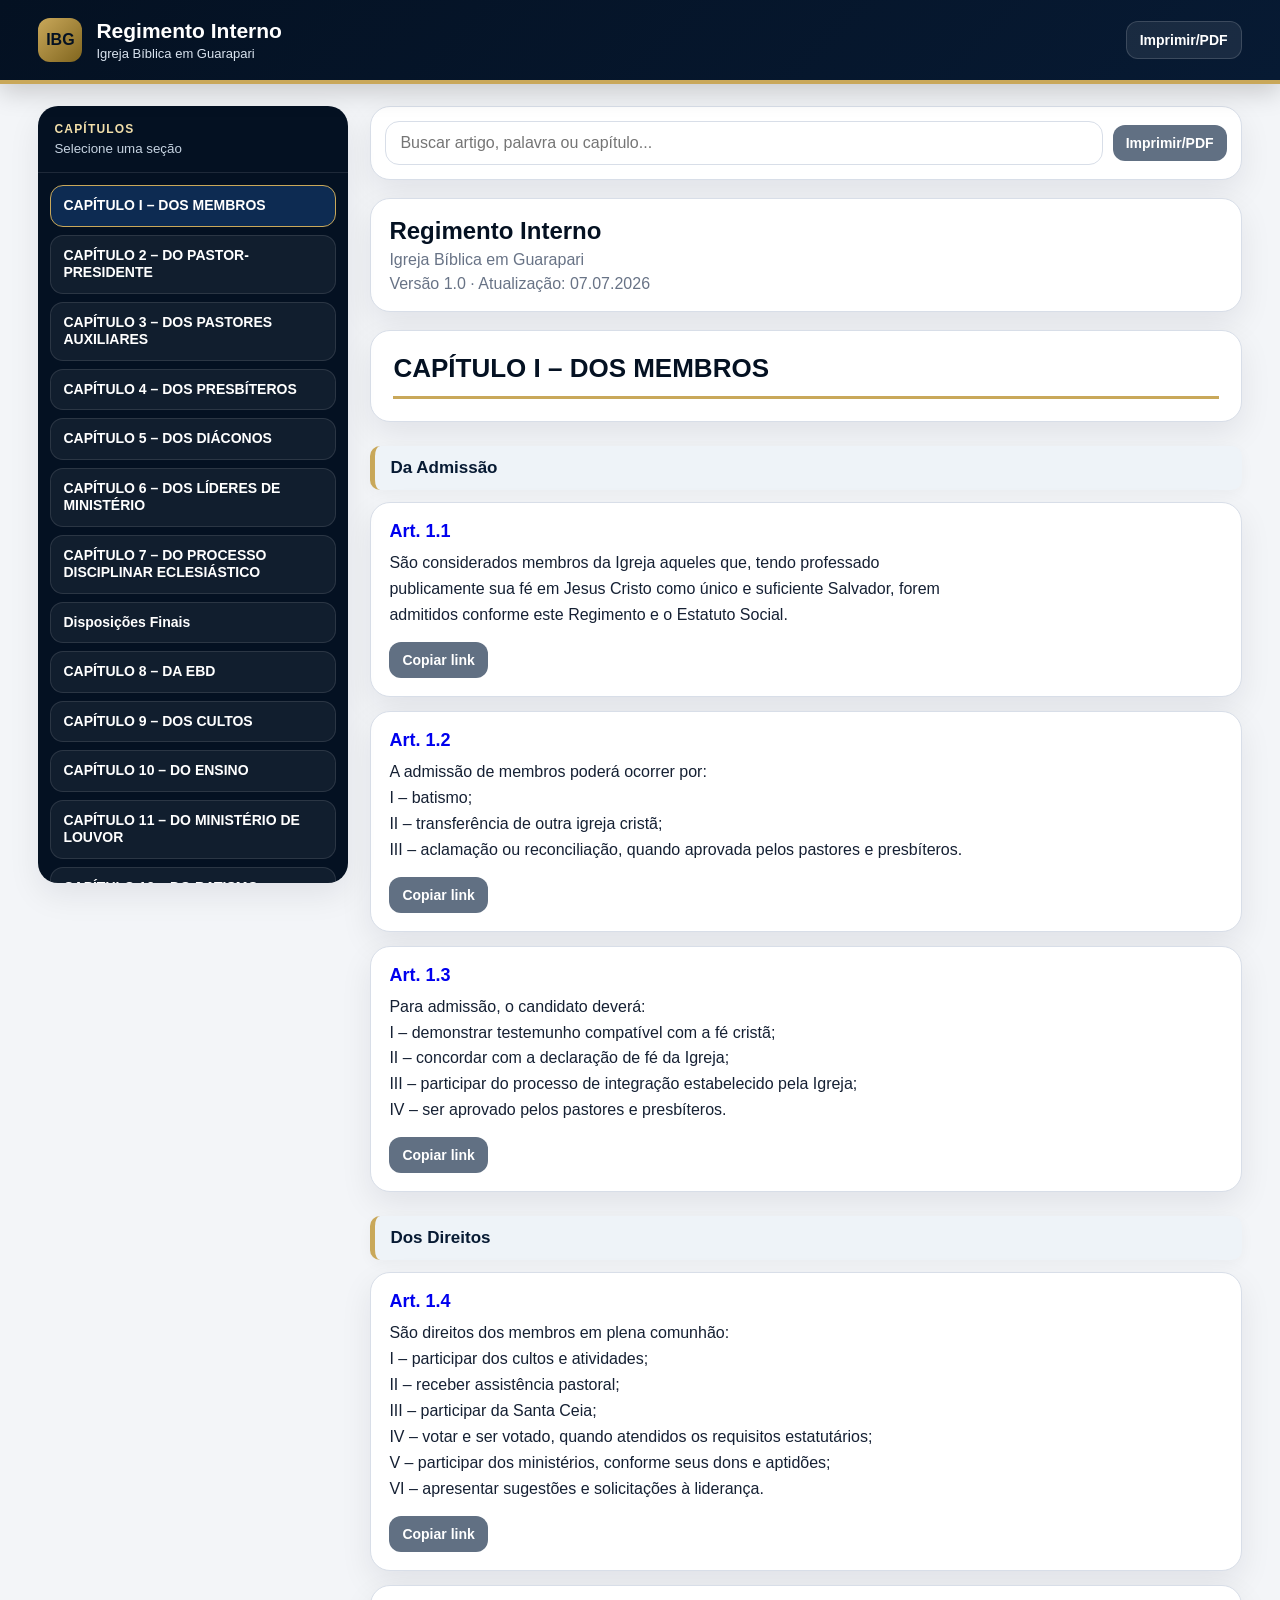
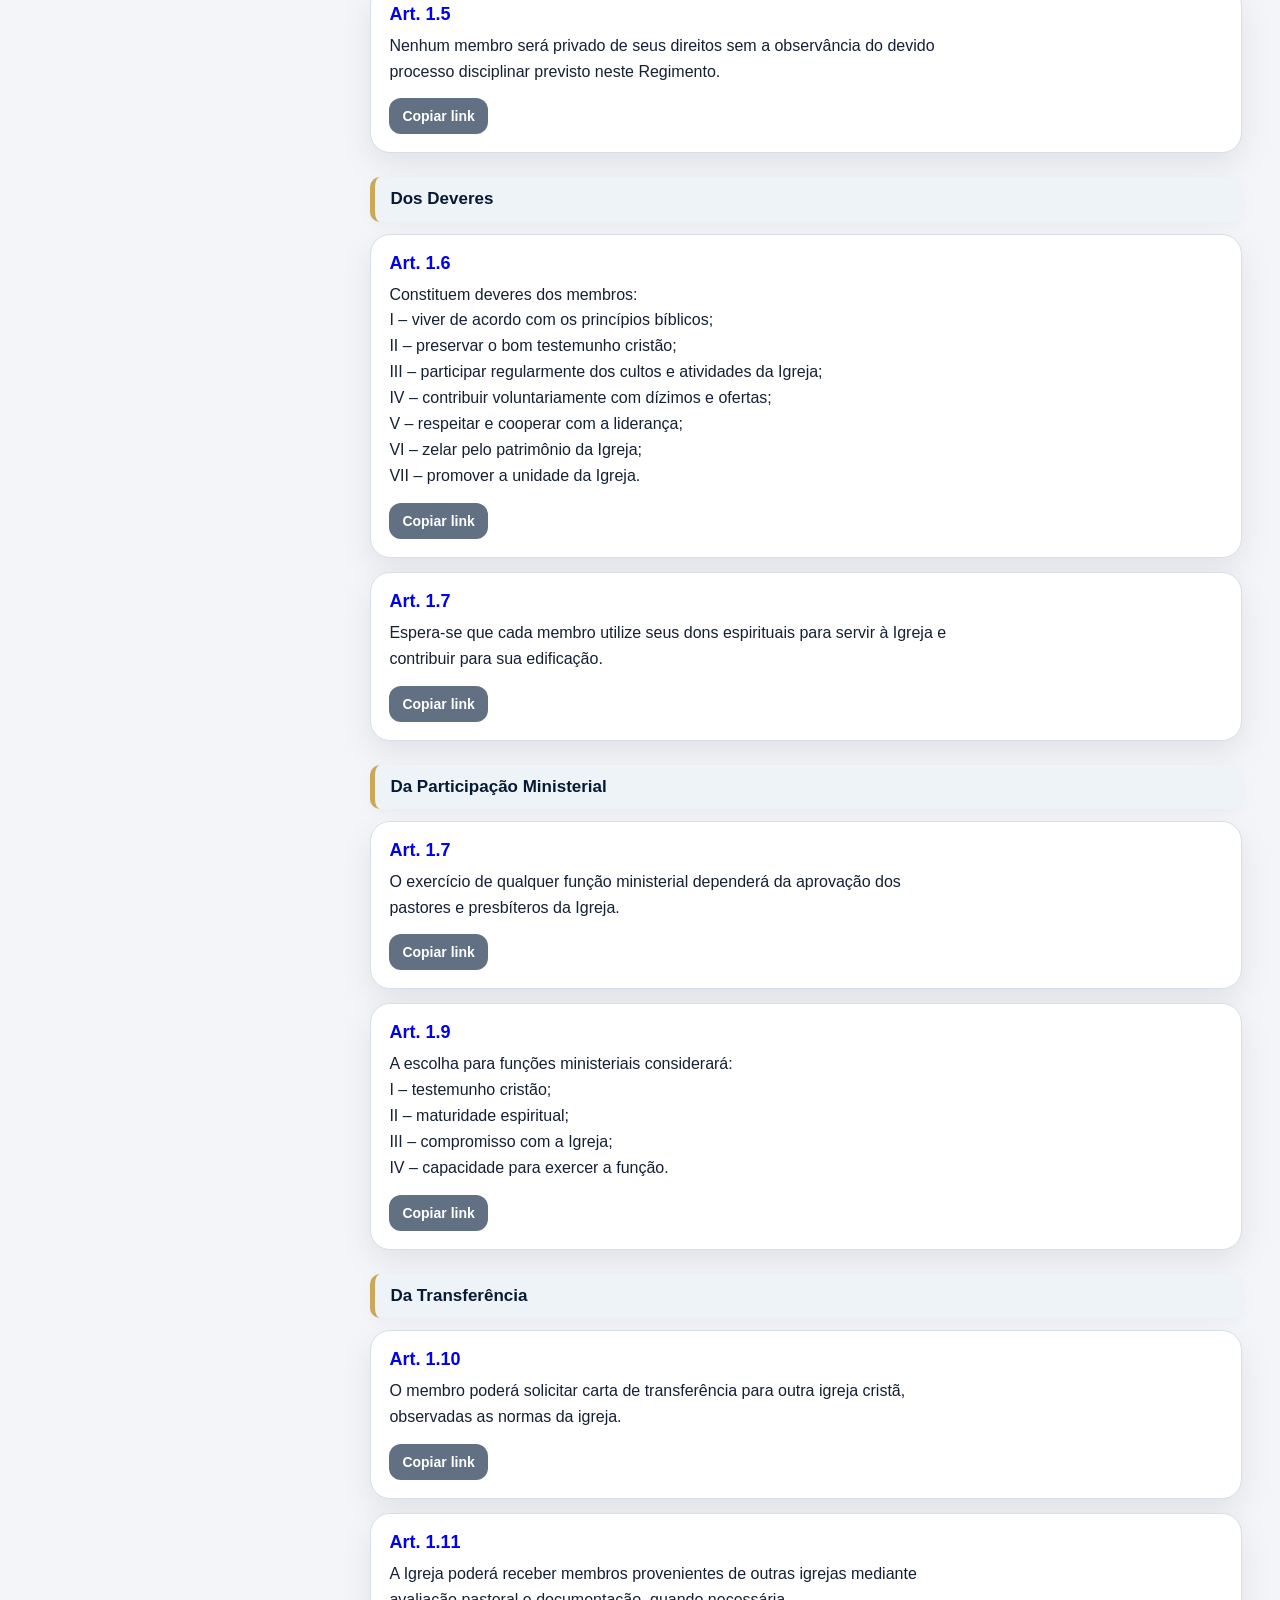
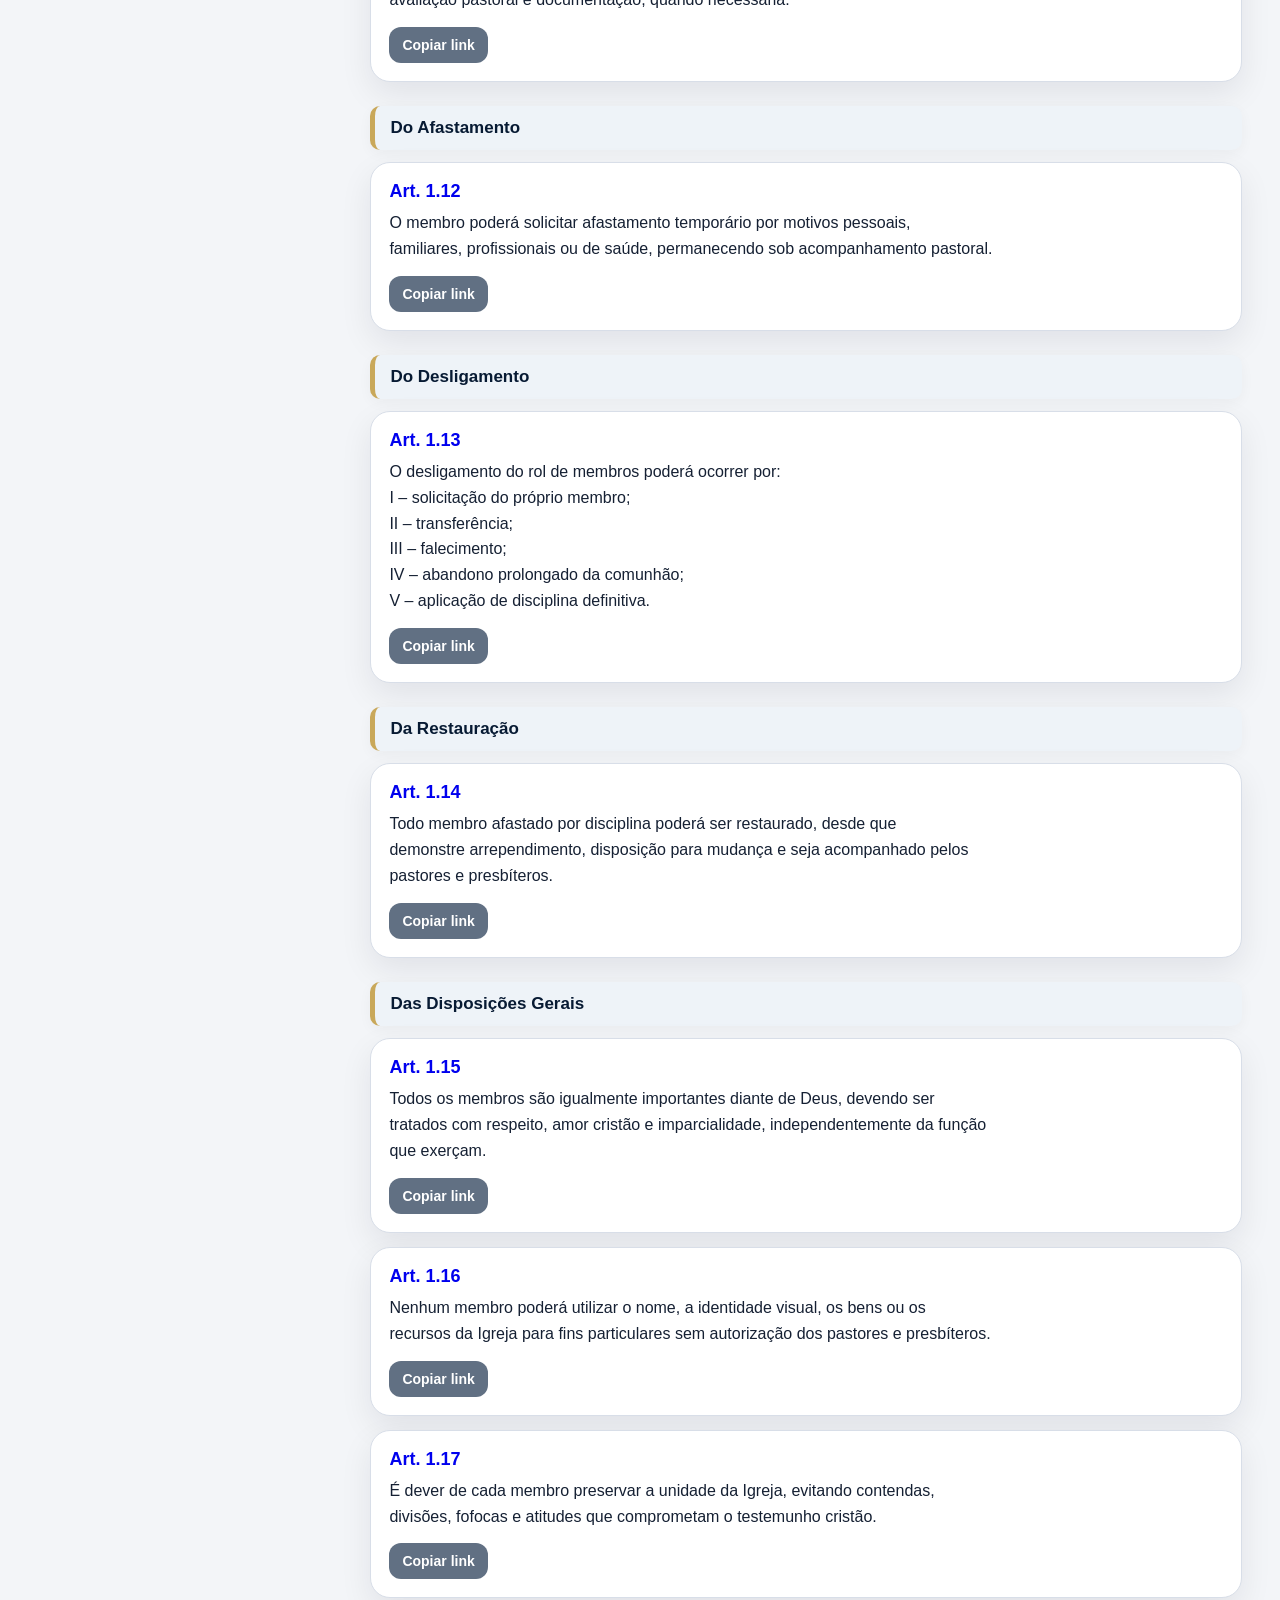
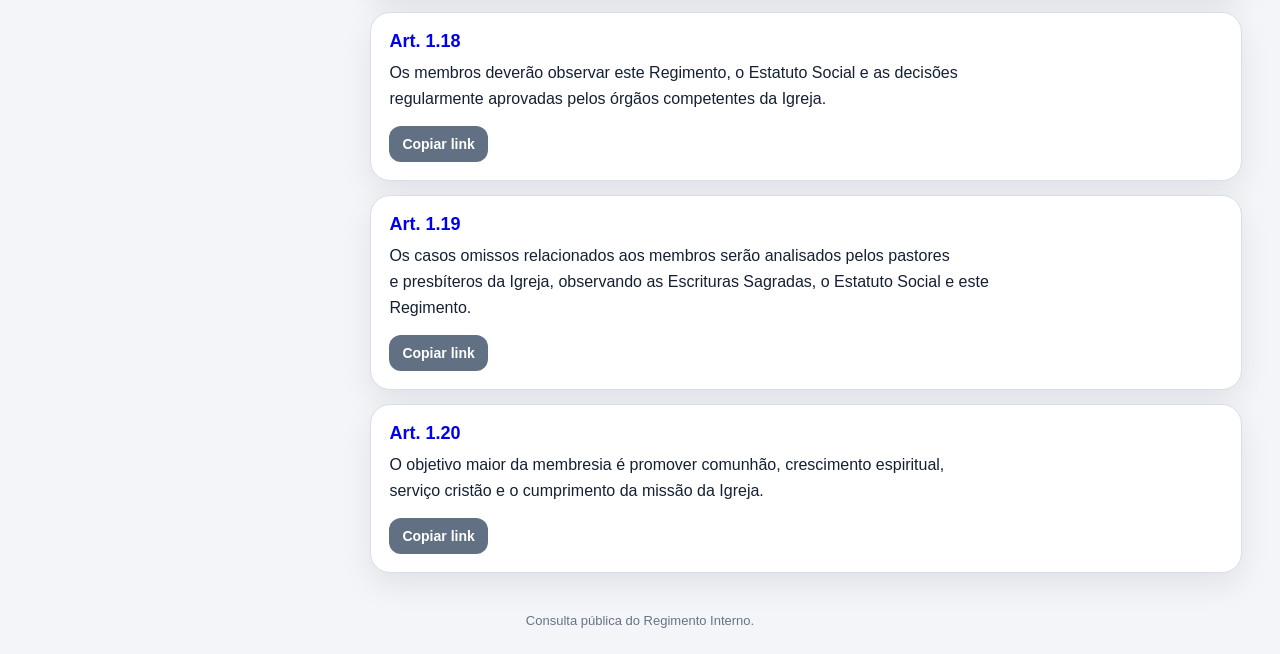
==== commit a9738497: "Add files via upload" ====
--- a/index.html
+++ b/index.html
@@ -1,25 +1 @@
-<!doctype html>
-<html lang="pt-BR">
-<head>
-  <meta charset="utf-8">
-  <meta name="viewport" content="width=device-width,initial-scale=1">
-  <title>Regimento Interno - IBG</title>
-  <link rel="stylesheet" href="style.css">
-</head>
-<body data-mode="public">
-<header>
-  <div class="header-inner">
-    <div class="brand"><div class="logo">IBG</div><div><h1>Regimento Interno</h1><p>Igreja Bíblica em Guarapari</p></div></div>
-    <div class="actions"><button class="ghost menu-toggle" onclick="openSidebar()">☰ Capítulos</button><button class="ghost hide-mobile" onclick="window.print()">Imprimir/PDF</button></div>
-  </div>
-</header>
-<div id="sidebarBackdrop" class="sidebar-backdrop" onclick="closeSidebar()"></div>
-<div class="app">
-  <aside id="sidebar" class="sidebar"><div class="sidebar-head"><div class="sidebar-title">Capítulos</div><small>Selecione uma seção</small></div><nav id="chapterMenu" class="chapter-nav"></nav></aside>
-  <main class="content"><div class="toolbar"><div class="search"><input id="searchInput" placeholder="Buscar artigo, palavra ou capítulo..." oninput="render()"></div><button class="light" onclick="window.print()">Imprimir/PDF</button></div><div id="content"></div></main>
-</div>
-<footer class="footer">Consulta pública do Regimento Interno.</footer>
-<div id="toast" class="toast"></div>
-<script src="app.js"></script>
-</body>
-</html>
+<!doctype html><html lang="pt-BR"><head><meta charset="utf-8"><meta name="viewport" content="width=device-width,initial-scale=1"><title>Regimento Interno - IBG</title><link rel="stylesheet" href="style.css"></head><body data-mode="public"><header><div class="header-inner"><div class="brand"><div class="logo">IBG</div><div><h1>Regimento Interno</h1><p>Igreja Bíblica em Guarapari</p></div></div><div class="actions"><button class="ghost menu-toggle" onclick="openSidebar()">☰ Capítulos</button><button class="ghost hide-mobile" onclick="window.print()">Imprimir/PDF</button></div></div></header><div id="sidebarBackdrop" class="sidebar-backdrop" onclick="closeSidebar()"></div><div class="app"><aside id="sidebar" class="sidebar"><div class="sidebar-head"><div class="sidebar-title">Capítulos</div><small>Selecione uma seção</small></div><nav id="chapterMenu" class="chapter-nav"></nav></aside><main class="content"><div class="toolbar"><div class="search"><input id="searchInput" placeholder="Buscar artigo, palavra ou capítulo..." oninput="render()"></div><button class="light" onclick="window.print()">Imprimir/PDF</button></div><div id="content"></div></main></div><footer class="footer">Consulta pública do Regimento Interno.</footer><div id="toast" class="toast"></div><script src="app.js"></script></body></html>
--- a/style.css
+++ b/style.css
@@ -11,12 +11,7 @@
 html{scroll-behavior:smooth}
 body{margin:0;font-family:Arial,Helvetica,sans-serif;background:var(--bg);color:var(--text)}
 body.no-scroll{overflow:hidden}
-header{
-  position:sticky;top:0;z-index:20;
-  background:linear-gradient(135deg,var(--navy),var(--navy2));
-  color:white;border-bottom:4px solid var(--gold);
-  box-shadow:0 8px 24px rgba(0,0,0,.18)
-}
+header{position:sticky;top:0;z-index:20;background:linear-gradient(135deg,var(--navy),var(--navy2));color:white;border-bottom:4px solid var(--gold);box-shadow:0 8px 24px rgba(0,0,0,.18)}
 .header-inner{width:min(1240px,94%);margin:auto;padding:18px 0;display:flex;align-items:center;justify-content:space-between;gap:16px}
 .brand{display:flex;align-items:center;gap:14px}
 .logo{width:44px;height:44px;border-radius:12px;background:linear-gradient(135deg,var(--gold),#80651e);display:flex;align-items:center;justify-content:center;color:var(--navy);font-weight:900}
@@ -41,21 +36,7 @@
 .meta-card h2{margin:0;color:var(--navy);font-size:24px}.meta-card p{margin:6px 0 0;color:var(--muted)}
 .chapter-card{padding:22px;margin-bottom:16px}.chapter-card h2{margin:0;color:var(--navy);font-size:26px;line-height:1.2;padding-bottom:12px;border-bottom:3px solid var(--gold)}
 .chapter-actions,.article-actions{display:flex;gap:8px;flex-wrap:wrap;margin-top:14px}
-
-/* Seções internas dos capítulos */
-.section-title{
-  margin:24px 0 12px;
-  padding:11px 15px;
-  background:var(--section-bg);
-  border-left:5px solid var(--gold);
-  border-radius:10px;
-  color:var(--navy2);
-  font-weight:900;
-  font-size:17px;
-  line-height:1.3;
-  box-shadow:0 4px 14px rgba(4,17,34,.04);
-}
-
+.section-title{margin:24px 0 12px;padding:11px 15px;background:var(--section-bg);border-left:5px solid var(--gold);border-radius:10px;color:var(--navy2);font-weight:900;font-size:17px;line-height:1.3;box-shadow:0 4px 14px rgba(4,17,34,.04)}
 .article-card{padding:18px;margin-bottom:14px;scroll-margin-top:120px}.article-card h3{margin:0 0 8px;color:var(--navy2);font-size:18px}.article-card p{margin:0;line-height:1.62;white-space:pre-wrap;font-size:16px}
 .article-number-link{text-decoration:none}.article-number-link:hover{text-decoration:underline}
 .empty{padding:28px;text-align:center;color:var(--muted)}
@@ -63,18 +44,6 @@
 .modal-box{width:min(780px,100%);max-height:90vh;overflow:auto;background:white;border-radius:22px;padding:22px;box-shadow:0 30px 90px rgba(0,0,0,.35)}.modal-box h2{margin:0 0 16px;color:var(--navy)}
 .form-row{margin-bottom:14px}label{display:block;margin-bottom:6px;font-weight:800;color:var(--navy)}
 .footer{width:min(1240px,94%);margin:26px auto;color:var(--muted);font-size:13px;text-align:center}.toast{position:fixed;right:18px;bottom:18px;background:var(--navy);color:white;padding:13px 16px;border-radius:14px;box-shadow:var(--shadow);display:none;z-index:80}.toast.show{display:block}
-@media(max-width:900px){
-  .brand h1{font-size:18px}.hide-mobile{display:none}.menu-toggle{display:inline-flex}.app{display:block;margin-top:14px}
-  .sidebar{position:fixed;inset:0 auto 0 0;width:min(86vw,340px);border-radius:0;transform:translateX(-105%);transition:.25s ease;z-index:40;top:0}.sidebar.open{transform:translateX(0)}
-  .sidebar-backdrop{display:none;position:fixed;inset:0;background:rgba(0,0,0,.45);z-index:35}.sidebar-backdrop.open{display:block}
-  .chapter-nav{max-height:calc(100vh - 78px)}.toolbar{position:sticky;top:83px;z-index:15}.search{min-width:100%}.meta-card{display:block}.chapter-card h2{font-size:22px}
-  .section-title{font-size:16px;padding:10px 13px;margin:20px 0 10px}
-}
+@media(max-width:900px){.brand h1{font-size:18px}.hide-mobile{display:none}.menu-toggle{display:inline-flex}.app{display:block;margin-top:14px}.sidebar{position:fixed;inset:0 auto 0 0;width:min(86vw,340px);border-radius:0;transform:translateX(-105%);transition:.25s ease;z-index:40;top:0}.sidebar.open{transform:translateX(0)}.sidebar-backdrop{display:none;position:fixed;inset:0;background:rgba(0,0,0,.45);z-index:35}.sidebar-backdrop.open{display:block}.chapter-nav{max-height:calc(100vh - 78px)}.toolbar{position:sticky;top:83px;z-index:15}.search{min-width:100%}.meta-card{display:block}.chapter-card h2{font-size:22px}.section-title{font-size:16px;padding:10px 13px;margin:20px 0 10px}}
 @media(max-width:520px){.header-inner{width:92%;padding:14px 0}.logo{width:38px;height:38px}.app{width:92%}.btn,button{padding:9px 11px;font-size:13px}.chapter-card,.article-card,.meta-card,.toolbar{border-radius:16px}}
-@media print{
-  header,.sidebar,.toolbar,.chapter-actions,.article-actions,.footer,.toast{display:none!important}
-  body{background:white;color:black}.app{display:block;width:100%;margin:0}
-  .chapter-card,.article-card,.meta-card{box-shadow:none;border:0;border-radius:0}
-  .section-title{background:#f1f1f1;color:black;border-left:4px solid #000;box-shadow:none}
-  .article-card{page-break-inside:avoid}.chapter-card h2{color:black;border-bottom:2px solid #000}
-}
+@media print{header,.sidebar,.toolbar,.chapter-actions,.article-actions,.footer,.toast{display:none!important}body{background:white;color:black}.app{display:block;width:100%;margin:0}.chapter-card,.article-card,.meta-card{box-shadow:none;border:0;border-radius:0}.section-title{background:#f1f1f1;color:black;border-left:4px solid #000;box-shadow:none}.article-card{page-break-inside:avoid}.chapter-card h2{color:black;border-bottom:2px solid #000}}
